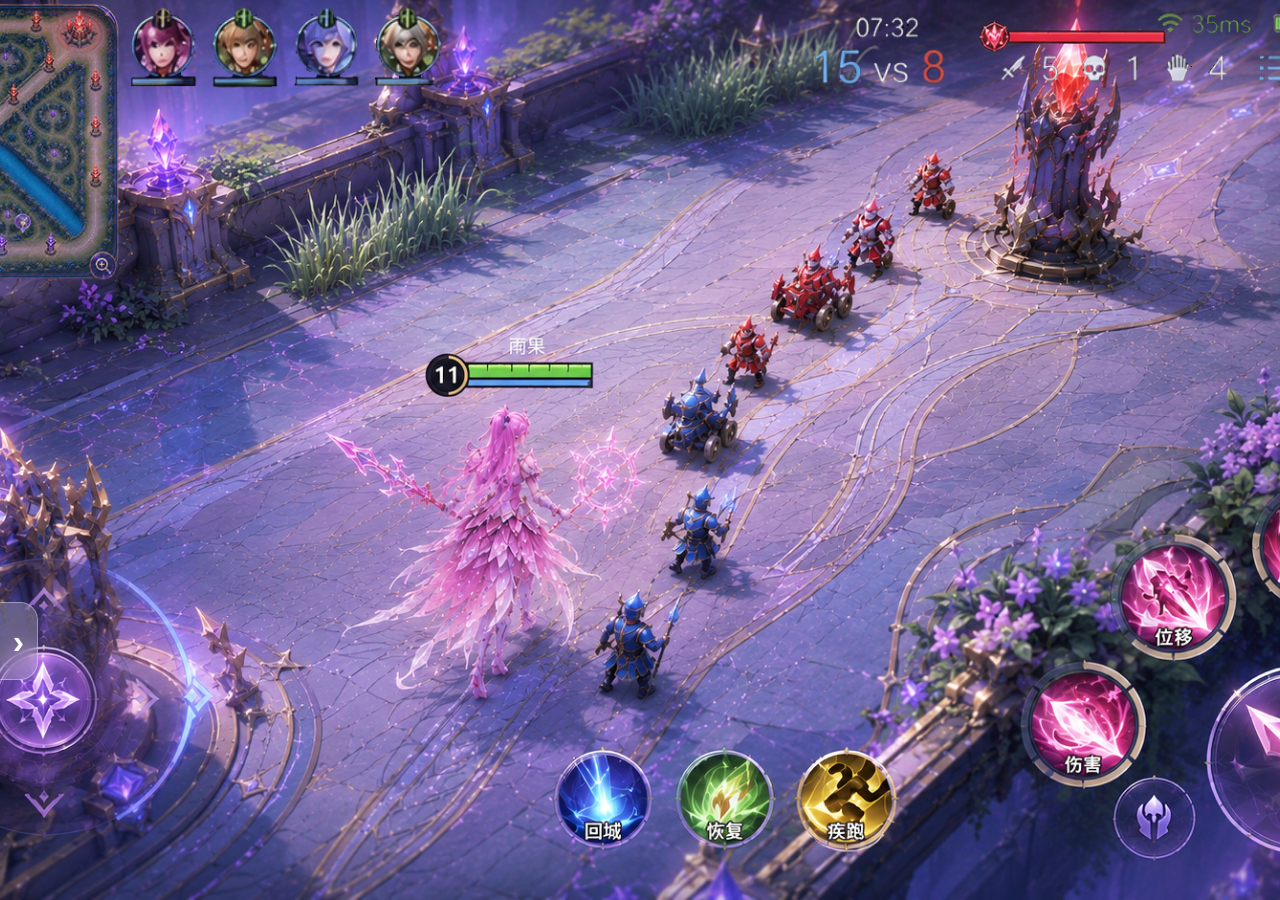
==== battle.html @ ba1e03a6 "Implement chat toggle and close functionality Added event listeners for chat toggle and close functi" ====
<!DOCTYPE html>
<html lang="zh-CN">
<head>
  <meta charset="UTF-8" />
  <meta name="viewport" content="width=device-width, initial-scale=1.0" />
  <title>对局阶段 · AI语音社交助手</title>
  <link rel="stylesheet" href="style.css" />

  <style>
    .battle-screen {
      position: relative;
      width: 100vw;
      height: 100vh;
      background-image: url("./images/对局背景.png");
      background-size: cover;
      background-position: center;
      background-repeat: no-repeat;
      overflow: hidden;
    }

    .battle-screen .ai-button {
      right: 24px;
      top: 92px;
      left: auto;
      bottom: auto;
      width: 90px;
      height: 90px;
    }

    .battle-screen .ai-button img {
      width: 88px;
      height: 88px;
    }

    .battle-screen .ai-wave {
      width: 82px;
      height: 82px;
    }

    .team-chat {
  position: absolute;
  left: 24px;
  bottom: 34px;
  width: 420px;
  padding: 16px;
  border-radius: 22px;

  background: rgba(255,255,255,0.16);
  border: 1px solid rgba(255,255,255,0.28);
  backdrop-filter: blur(12px);

  color: #fff;
  text-shadow: 0 1px 5px rgba(0,0,0,0.35);
  z-index: 20;

  transform: translateX(-470px);
  transition: transform 0.35s ease;
}

.team-chat.show {
  transform: translateX(0);
}

.chat-toggle {
  position: absolute;
  left: 0;
  bottom: 220px;

  width: 38px;
  height: 78px;

  border: 1px solid rgba(255,255,255,0.35);
  border-left: none;
  border-radius: 0 18px 18px 0;

  background: rgba(255,255,255,0.22);
  backdrop-filter: blur(12px);

  color: white;
  font-size: 34px;
  font-weight: bold;

  cursor: pointer;
  z-index: 25;
}

.team-chat-title {
  display: flex;
  justify-content: space-between;
  align-items: center;

  font-size: 16px;
  font-weight: 800;
  margin-bottom: 10px;
}

.chat-close {
  border: none;
  background: transparent;
  color: white;
  font-size: 28px;
  cursor: pointer;
}

.chat-line {
  margin: 8px 0;
  font-size: 15px;
}
    .ai-input-box {
      margin-top: 12px;
      padding: 12px;
      border-radius: 16px;
      background: rgba(255,255,255,0.18);
      border: 1px solid rgba(255,255,255,0.22);
    }

    .ai-input-title {
      margin: 0 0 8px;
      font-size: 14px;
      font-weight: 700;
      opacity: 0.95;
    }

    .voice-options {
      display: flex;
      gap: 8px;
      flex-wrap: wrap;
      margin-bottom: 10px;
    }

    .battle-voice-btn {
      padding: 8px 10px;
      border-radius: 12px;
      border: 1px solid rgba(255,255,255,0.35);
      background: rgba(255,255,255,0.18);
      color: white;
      cursor: pointer;
      font-size: 13px;
      backdrop-filter: blur(8px);
    }

    .generated-message {
      display: none;
      margin-top: 10px;
      padding: 12px;
      border-radius: 14px;
      background: rgba(255,255,255,0.22);
      border: 1px solid rgba(255,255,255,0.28);
      line-height: 1.45;
      font-size: 14px;
    }

    .generated-message.show {
      display: block;
    }

    .send-btn {
      display: none;
      margin-top: 10px;
      width: 100%;
      padding: 10px;
      border: none;
      border-radius: 14px;
      background: linear-gradient(
        135deg,
        rgba(255,220,240,0.48),
        rgba(210,220,255,0.35)
      );
      color: #fff;
      font-weight: 800;
      cursor: pointer;
      border: 1px solid rgba(255,255,255,0.4);
    }

    .send-btn.show {
      display: block;
    }

    .toast {
      color: #fff;
    }
  </style>
</head>

<body>
  <main class="battle-screen">

    <button class="chat-toggle" id="chatToggle">›</button>

<section class="team-chat" id="teamChat">
  <div class="team-chat-title">
    队伍频道
    <button class="chat-close" id="chatClose">‹</button>
  </div>

  <p class="chat-line">雨果：中路压力有点大。</p>
  <p class="chat-line">夏日畅想家：我马上来支援。</p>
  <p class="chat-line" id="sentMessage">AI优化后的消息将在这里显示。</p>

  <div class="ai-input-box">
    <p class="ai-input-title">对 AI 小助手说：</p>

    <div class="voice-options">
      <button class="battle-voice-btn" data-action="soften">🎙 你别送了</button>
      <button class="battle-voice-btn" data-action="tactic">🎙 中路来一下</button>
      <button class="battle-voice-btn" data-action="thanks">🎙 刚刚多亏你</button>
    </div>

    <div class="generated-message" id="generatedMessage"></div>
    <button class="send-btn" id="sendBtn">确认发送</button>
  </div>
</section>

    <div class="toast hidden" id="toast">已发送</div>
  </main>

  <script>
    const generatedMessage = document.getElementById("generatedMessage");
    const sendBtn = document.getElementById("sendBtn");
    const sentMessage = document.getElementById("sentMessage");
    const toast = document.getElementById("toast");
    const teamChat = document.getElementById("teamChat");
const chatToggle = document.getElementById("chatToggle");
const chatClose = document.getElementById("chatClose");
const openAI = document.getElementById("openAI");
    chatToggle.addEventListener("click", () => {
  teamChat.classList.add("show");
});

chatClose.addEventListener("click", () => {
  teamChat.classList.remove("show");
});

openAI.addEventListener("click", () => {
  teamChat.classList.add("show");
});

    let finalText = "";

    document.querySelectorAll(".battle-voice-btn").forEach((btn) => {
      btn.addEventListener("click", () => {
        const action = btn.dataset.action;

        if (action === "soften") {
          finalText = "这波我们先稳一下，我来支援你。";
          generatedMessage.innerHTML = `
            <b>AI优化：</b>“${finalText}”<br>
            <span>已降低冲突语气，保留战术提醒。</span>
          `;
        }

        if (action === "tactic") {
          finalText = "敌方中路压线过深，建议集合中路打一波。";
          generatedMessage.innerHTML = `
            <b>AI优化：</b>“${finalText}”<br>
            <span>已将模糊语音转为结构化战术信息。</span>
          `;
        }

        if (action === "thanks") {
          finalText = "刚刚那波支援太关键了，多亏你救场！";
          generatedMessage.innerHTML = `
            <b>AI优化：</b>“${finalText}”<br>
            <span>已增强感谢语气，提升正向互动。</span>
          `;
        }

        generatedMessage.classList.add("show");
        sendBtn.classList.add("show");
      });
    });

    sendBtn.addEventListener("click", () => {
      sentMessage.textContent = "雨果：" + finalText;

      toast.textContent = "💬 已发送到队伍频道";
      toast.classList.remove("hidden");
      toast.style.animation = "none";

      setTimeout(() => {
        toast.style.animation = "pop 1.2s ease forwards";
      }, 20);

      setTimeout(() => {
        toast.classList.add("hidden");
      }, 1200);
    });
  </script>
</body>
</html>
---- style.css ----
* {
  box-sizing: border-box;
}

body {
  margin: 0;
 font-family:
"Hiragino Sans GB",
"Heiti SC",
"Microsoft YaHei",
sans-serif;
  width: 100vw;
  height: 100vh;
  overflow: hidden;
  background: #000;
}

.page {
  width: 100vw;
  height: 100vh;
}

.game-screen {
  position: relative;
  width: 100vw;
  height: 100vh;

  background-image: url("./images/lobby.jpg");
  background-size: cover;
  background-position: center;
  background-repeat: no-repeat;

  overflow: hidden;
}
/* AI按钮 */

.ai-button {
  position: absolute;

  left: 36px;
  bottom: 28px;

  width: 72px;
height: 72px;

  border: none;
  background: transparent;

  cursor: pointer;

  display: flex;
  justify-content: center;
  align-items: center;

  z-index: 20;
}

.ai-button img {
  width: 200px;
height: 200px;

  object-fit: contain;

  position: relative;
  z-index: 2;

  animation: aiFloat 2s ease-in-out infinite;
}

.ai-wave {
  position: absolute;

  width: 150px;
height: 150px;

  border-radius: 50%;

  border: 2px solid rgba(170, 190, 255, 0.8);

  animation: wavePulse 2s infinite;
}

@keyframes wavePulse {
  0% {
    transform: scale(1);
    opacity: 0.9;
  }

  70% {
    transform: scale(1.55);
    opacity: 0;
  }

  100% {
    opacity: 0;
  }
}

@keyframes aiFloat {
  0%, 100% {
    transform: scale(1);
  }

  50% {
    transform: scale(1.08);
  }
}

/* AI面板 */

.ai-panel {
  position: absolute;

  top: 24px;
  right: 32px;
  width: 320px;
  padding: 14px;

  border-radius: 24px;

  background: rgba(255,255,255,0.16);

  backdrop-filter: blur(18px);

  border: 1px solid rgba(255,255,255,0.25);

  box-shadow:
  0 8px 24px rgba(180,160,255,0.12);

  color: #2f2f38;

  transform: translateX(420px);

  transition: 0.35s ease;

  z-index: 30;
}
.ai-panel.show {
  transform: translateX(0);
}

.panel-header {
  display: flex;
  justify-content: space-between;
  align-items: center;
}

.panel-header h2 {
  margin: 0;
  font-size: 18px;
}
#closeAI {
  border: none;
  background: none;
  color: white;
  font-size: 28px;
  cursor: pointer;
}

.scene-card,
.ai-card,
.success-card {
  margin-top: 10px;
  padding: 12px;
  border-radius: 16px;
  background: rgba(255,255,255,0.22);
  border: 1px solid rgba(255,255,255,0.2);
  font-size: 13px;
  line-height: 1.35;
}
.label {
  margin: 0 0 8px;

  color: #6d6688;

  font-weight: bold;
}

.voice-btn,
.confirm-btn {
  margin-top: 8px;
  padding: 9px;
  font-size: 14px;
}

.voice-btn {
  background:
  linear-gradient(
    135deg,
    rgba(255,255,255,0.32),
    rgba(255,255,255,0.18)
  );

  border: 1px solid rgba(255,255,255,0.35);

  color: #3f3f4f;

  backdrop-filter: blur(10px);
}

.confirm-btn {
  background:
  linear-gradient(
    135deg,
    rgba(255,220,240,0.42),
    rgba(255,245,220,0.26)
  );

  border: 1px solid rgba(255,255,255,0.4);

  color: #4a4152;
}

.success-card {
  background: rgba(80, 220, 160, 0.2);

  border: 1px solid rgba(120, 255, 200, 0.55);

  line-height: 1.6;
}

.hidden {
  display: none;
}

/* Toast */

.toast {
  position: absolute;

  left: 50%;
  top: 45%;

  transform: translate(-50%, -50%);

  padding: 18px 34px;

  border-radius: 22px;

  background: rgba(255,255,255,0.22);

  backdrop-filter: blur(18px);

  border: 1px solid rgba(255,255,255,0.35);

  color: #3d3550;

  font-size: 24px;
  font-weight: bold;

  box-shadow:
  0 8px 28px rgba(180,160,255,0.12);

  z-index: 50;

  animation: pop 1.2s ease forwards;
}

@keyframes pop {
  0% {
    transform: translate(-50%, -50%) scale(0.8);
    opacity: 0;
  }

  20% {
    transform: translate(-50%, -50%) scale(1.08);
    opacity: 1;
  }

  80% {
    opacity: 1;
  }

  100% {
    transform: translate(-50%, -50%) scale(1);
    opacity: 0;
  }
}
.namecard {
  margin-top: 12px;

  width: 100%;

  overflow: hidden;

  border-radius: 18px;

  border: 1px solid rgba(255,255,255,0.22);

  box-shadow:
  0 0 18px rgba(180,160,255,0.12);
}

.namecard img {
  width: 100%;

  height: auto;

  display: block;

  border-radius: 14px;
}
.listen-card {
  margin-top: 12px;
  padding: 14px;
  border-radius: 18px;
  background: rgba(255,255,255,0.18);
  border: 1px solid rgba(255,255,255,0.24);
}

.listen-card .label {
  color: #ffffff;
  font-size: 15px;
  font-weight: 700;
  text-shadow: 0 1px 4px rgba(0,0,0,0.25);
}

.voice-text {
  margin: 8px 0 0;
  font-size: 18px;
  font-weight: 700;
  color: #ffffff;
  text-shadow: 0 1px 5px rgba(0,0,0,0.35);
}

.recommend-intro {
  margin: 12px 0 8px;
  font-size: 15px;
  font-weight: 700;
  color: #ffffff;
  text-shadow: 0 1px 5px rgba(0,0,0,0.35);
}

.namecard {
  width: 100%;
  margin-top: 8px;
  border-radius: 16px;
  overflow: hidden;
  border: 1px solid rgba(255,255,255,0.28);
  box-shadow: 0 0 16px rgba(180,160,255,0.16);
}

.namecard img {
  width: 100%;
  height: auto;
  display: block;
}

.hint {
  margin: 12px 0 8px;
  font-size: 15px;
  font-weight: 700;
  color: #ffffff;
  text-shadow: 0 1px 5px rgba(0,0,0,0.35);
}

.voice-group {
  display: grid;
  grid-template-columns: 1fr 1fr;
  gap: 10px;
}

.voice-group .voice-btn {
  margin-top: 0;
  padding: 10px;
  font-size: 14px;
}
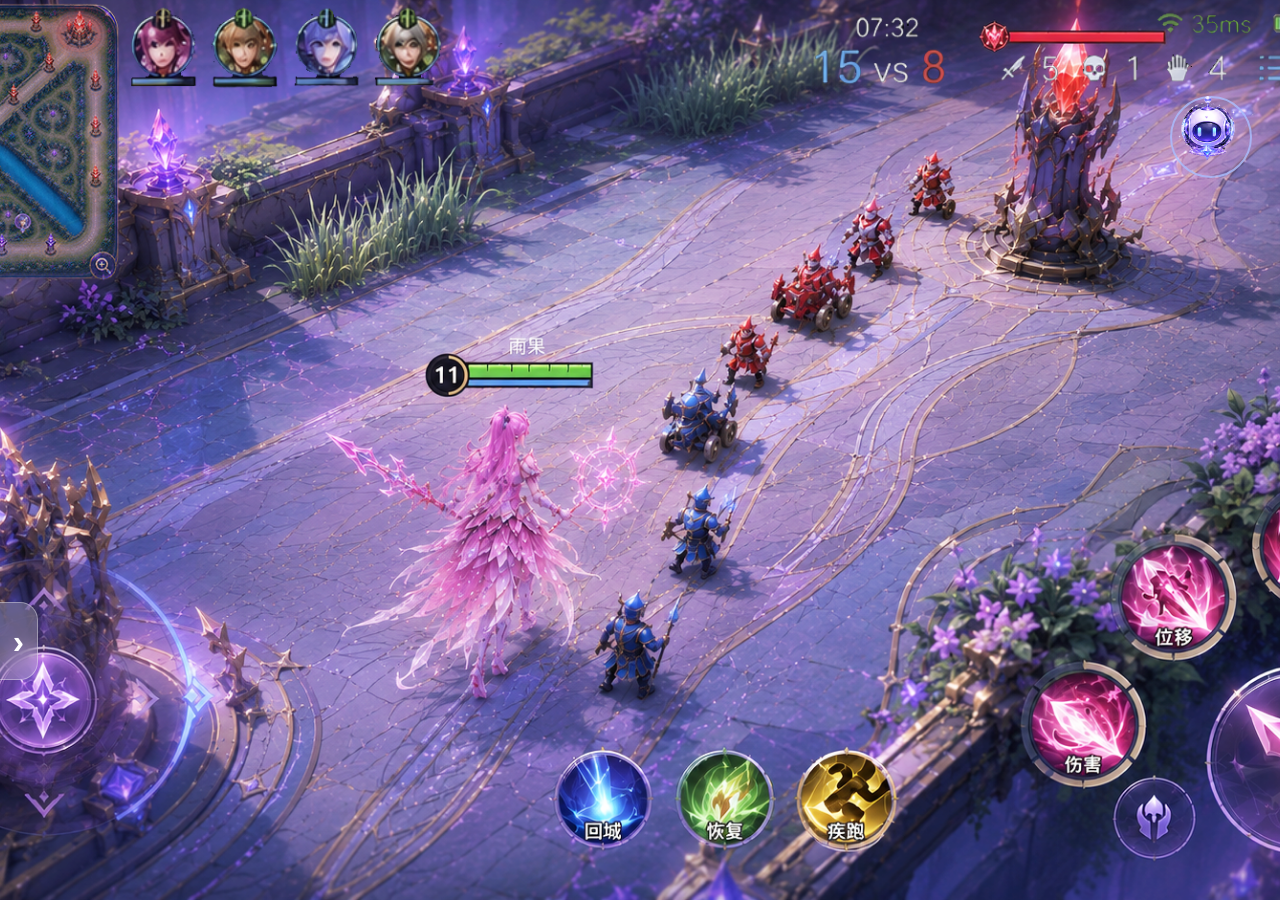
==== commit a817072e: "Update battle.html" ====
--- a/battle.html
+++ b/battle.html
@@ -18,13 +18,17 @@
       overflow: hidden;
     }
 
+    /* AI助手：一直浮在右上角 */
     .battle-screen .ai-button {
+      position: absolute;
       right: 24px;
       top: 92px;
       left: auto;
       bottom: auto;
+
       width: 90px;
       height: 90px;
+      z-index: 80;
     }
 
     .battle-screen .ai-button img {
@@ -37,98 +41,105 @@
       height: 82px;
     }
 
-    .team-chat {
-  position: absolute;
-  left: 24px;
-  bottom: 34px;
-  width: 420px;
-  padding: 16px;
-  border-radius: 22px;
-
-  background: rgba(255,255,255,0.16);
-  border: 1px solid rgba(255,255,255,0.28);
-  backdrop-filter: blur(12px);
-
-  color: #fff;
-  text-shadow: 0 1px 5px rgba(0,0,0,0.35);
-  z-index: 20;
-
-  transform: translateX(-470px);
-  transition: transform 0.35s ease;
-}
-
-.team-chat.show {
-  transform: translateX(0);
-}
-
-.chat-toggle {
-  position: absolute;
-  left: 0;
-  bottom: 220px;
-
-  width: 38px;
-  height: 78px;
-
-  border: 1px solid rgba(255,255,255,0.35);
-  border-left: none;
-  border-radius: 0 18px 18px 0;
-
-  background: rgba(255,255,255,0.22);
-  backdrop-filter: blur(12px);
-
-  color: white;
-  font-size: 34px;
-  font-weight: bold;
-
-  cursor: pointer;
-  z-index: 25;
-}
-
-.team-chat-title {
-  display: flex;
-  justify-content: space-between;
-  align-items: center;
-
-  font-size: 16px;
-  font-weight: 800;
-  margin-bottom: 10px;
-}
-
-.chat-close {
-  border: none;
-  background: transparent;
-  color: white;
-  font-size: 28px;
-  cursor: pointer;
-}
-
-.chat-line {
-  margin: 8px 0;
-  font-size: 15px;
-}
-    .ai-input-box {
+    /* 左侧小箭头 */
+    .battle-screen .chat-toggle {
+      position: absolute;
+      left: 0;
+      bottom: 220px;
+
+      width: 38px;
+      height: 78px;
+
+      border: 1px solid rgba(255,255,255,0.35);
+      border-left: none;
+      border-radius: 0 18px 18px 0;
+
+      background: rgba(255,255,255,0.22);
+      backdrop-filter: blur(12px);
+
+      color: white;
+      font-size: 34px;
+      font-weight: bold;
+
+      cursor: pointer;
+      z-index: 60;
+    }
+
+    /* 队伍频道：默认藏在左边 */
+    .battle-screen .team-chat {
+      position: absolute;
+      left: 24px;
+      bottom: 34px;
+
+      width: 420px;
+      padding: 16px;
+
+      border-radius: 22px;
+
+      background: rgba(255,255,255,0.16);
+      border: 1px solid rgba(255,255,255,0.28);
+      backdrop-filter: blur(12px);
+
+      color: #fff;
+      text-shadow: 0 1px 5px rgba(0,0,0,0.35);
+
+      z-index: 70;
+
+      transform: translateX(-470px);
+      transition: transform 0.35s ease;
+    }
+
+    /* 展开状态 */
+    .battle-screen .team-chat.show {
+      transform: translateX(0);
+    }
+
+    .battle-screen .team-chat-title {
+      display: flex;
+      justify-content: space-between;
+      align-items: center;
+
+      font-size: 16px;
+      font-weight: 800;
+      margin-bottom: 10px;
+    }
+
+    .battle-screen .chat-close {
+      border: none;
+      background: transparent;
+      color: white;
+      font-size: 28px;
+      cursor: pointer;
+    }
+
+    .battle-screen .chat-line {
+      margin: 8px 0;
+      font-size: 15px;
+    }
+
+    .battle-screen .ai-input-box {
       margin-top: 12px;
       padding: 12px;
+
       border-radius: 16px;
       background: rgba(255,255,255,0.18);
       border: 1px solid rgba(255,255,255,0.22);
     }
 
-    .ai-input-title {
+    .battle-screen .ai-input-title {
       margin: 0 0 8px;
       font-size: 14px;
       font-weight: 700;
-      opacity: 0.95;
-    }
-
-    .voice-options {
+    }
+
+    .battle-screen .voice-options {
       display: flex;
       gap: 8px;
       flex-wrap: wrap;
       margin-bottom: 10px;
     }
 
-    .battle-voice-btn {
+    .battle-screen .battle-voice-btn {
       padding: 8px 10px;
       border-radius: 12px;
       border: 1px solid rgba(255,255,255,0.35);
@@ -139,45 +150,47 @@
       backdrop-filter: blur(8px);
     }
 
-    .generated-message {
+    .battle-screen .generated-message {
       display: none;
       margin-top: 10px;
       padding: 12px;
+
       border-radius: 14px;
       background: rgba(255,255,255,0.22);
       border: 1px solid rgba(255,255,255,0.28);
+
       line-height: 1.45;
       font-size: 14px;
     }
 
-    .generated-message.show {
+    .battle-screen .generated-message.show {
       display: block;
     }
 
-    .send-btn {
+    .battle-screen .send-btn {
       display: none;
       margin-top: 10px;
+
       width: 100%;
       padding: 10px;
+
       border: none;
       border-radius: 14px;
+
       background: linear-gradient(
         135deg,
         rgba(255,220,240,0.48),
         rgba(210,220,255,0.35)
       );
+
       color: #fff;
       font-weight: 800;
       cursor: pointer;
       border: 1px solid rgba(255,255,255,0.4);
     }
 
-    .send-btn.show {
+    .battle-screen .send-btn.show {
       display: block;
-    }
-
-    .toast {
-      color: #fff;
     }
   </style>
 </head>
@@ -185,58 +198,72 @@
 <body>
   <main class="battle-screen">
 
+    <!-- 左侧小箭头：点击展开队伍频道 -->
     <button class="chat-toggle" id="chatToggle">›</button>
 
-<section class="team-chat" id="teamChat">
-  <div class="team-chat-title">
-    队伍频道
-    <button class="chat-close" id="chatClose">‹</button>
-  </div>
-
-  <p class="chat-line">雨果：中路压力有点大。</p>
-  <p class="chat-line">夏日畅想家：我马上来支援。</p>
-  <p class="chat-line" id="sentMessage">AI优化后的消息将在这里显示。</p>
-
-  <div class="ai-input-box">
-    <p class="ai-input-title">对 AI 小助手说：</p>
-
-    <div class="voice-options">
-      <button class="battle-voice-btn" data-action="soften">🎙 你别送了</button>
-      <button class="battle-voice-btn" data-action="tactic">🎙 中路来一下</button>
-      <button class="battle-voice-btn" data-action="thanks">🎙 刚刚多亏你</button>
-    </div>
-
-    <div class="generated-message" id="generatedMessage"></div>
-    <button class="send-btn" id="sendBtn">确认发送</button>
-  </div>
-</section>
+    <!-- AI小助手：一直浮在右上角 -->
+    <button class="ai-button" id="assistantBtn">
+      <span class="ai-wave"></span>
+      <img src="images/ai助手icon.png" alt="AI助手" />
+    </button>
+
+    <!-- 队伍频道：默认隐藏，点击AI助手或箭头后展开 -->
+    <section class="team-chat" id="teamChat">
+      <div class="team-chat-title">
+        队伍频道
+        <button class="chat-close" id="chatClose">‹</button>
+      </div>
+
+      <p class="chat-line">雨果：中路压力有点大。</p>
+      <p class="chat-line">夏日畅想家：我马上来支援。</p>
+      <p class="chat-line" id="sentMessage">AI优化后的消息将在这里显示。</p>
+
+      <div class="ai-input-box">
+        <p class="ai-input-title">对 AI 小助手说：</p>
+
+        <div class="voice-options">
+          <button class="battle-voice-btn" data-action="soften">🎙 你别送了</button>
+          <button class="battle-voice-btn" data-action="tactic">🎙 中路来一下</button>
+          <button class="battle-voice-btn" data-action="thanks">🎙 刚刚多亏你</button>
+        </div>
+
+        <div class="generated-message" id="generatedMessage"></div>
+        <button class="send-btn" id="sendBtn">确认发送</button>
+      </div>
+    </section>
 
     <div class="toast hidden" id="toast">已发送</div>
   </main>
 
   <script>
+    const teamChat = document.getElementById("teamChat");
+    const chatToggle = document.getElementById("chatToggle");
+    const chatClose = document.getElementById("chatClose");
+    const assistantBtn = document.getElementById("assistantBtn");
+
     const generatedMessage = document.getElementById("generatedMessage");
     const sendBtn = document.getElementById("sendBtn");
     const sentMessage = document.getElementById("sentMessage");
     const toast = document.getElementById("toast");
-    const teamChat = document.getElementById("teamChat");
-const chatToggle = document.getElementById("chatToggle");
-const chatClose = document.getElementById("chatClose");
-const openAI = document.getElementById("openAI");
+
+    let finalText = "";
+
+    // 点击左侧箭头，展开队伍频道
     chatToggle.addEventListener("click", () => {
-  teamChat.classList.add("show");
-});
-
-chatClose.addEventListener("click", () => {
-  teamChat.classList.remove("show");
-});
-
-openAI.addEventListener("click", () => {
-  teamChat.classList.add("show");
-});
-
-    let finalText = "";
-
+      teamChat.classList.add("show");
+    });
+
+    // 点击AI助手，展开队伍频道
+    assistantBtn.addEventListener("click", () => {
+      teamChat.classList.add("show");
+    });
+
+    // 点击关闭按钮，收起队伍频道
+    chatClose.addEventListener("click", () => {
+      teamChat.classList.remove("show");
+    });
+
+    // 三个模拟语音按钮
     document.querySelectorAll(".battle-voice-btn").forEach((btn) => {
       btn.addEventListener("click", () => {
         const action = btn.dataset.action;
@@ -270,6 +297,7 @@
       });
     });
 
+    // 确认发送
     sendBtn.addEventListener("click", () => {
       sentMessage.textContent = "雨果：" + finalText;
 
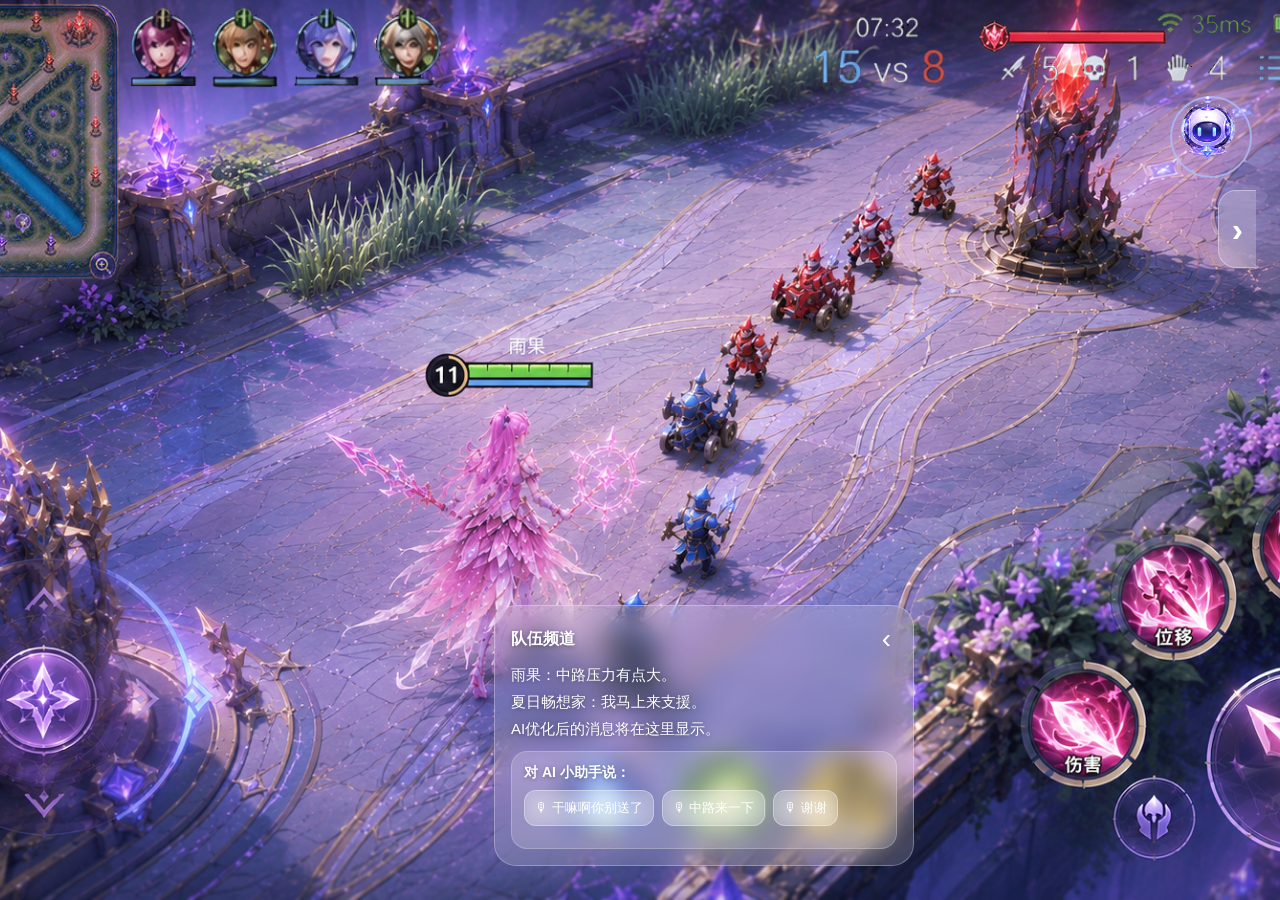
==== commit 2248b1d8: "Update battle.html" ====
--- a/battle.html
+++ b/battle.html
@@ -44,15 +44,18 @@
     /* 左侧小箭头 */
     .battle-screen .chat-toggle {
       position: absolute;
-      left: 0;
-      bottom: 220px;
+     right: 24px;
+top: 190px;
+
+left: auto;
+bottom: auto;
 
       width: 38px;
       height: 78px;
 
       border: 1px solid rgba(255,255,255,0.35);
-      border-left: none;
-      border-radius: 0 18px 18px 0;
+     border-right: none;
+border-radius: 18px 0 0 18px;
 
       background: rgba(255,255,255,0.22);
       backdrop-filter: blur(12px);
@@ -85,7 +88,7 @@
 
       z-index: 70;
 
-      transform: translateX(-470px);
+      transform: translateX(470px);
       transition: transform 0.35s ease;
     }
 
@@ -222,9 +225,9 @@
         <p class="ai-input-title">对 AI 小助手说：</p>
 
         <div class="voice-options">
-          <button class="battle-voice-btn" data-action="soften">🎙 你别送了</button>
+          <button class="battle-voice-btn" data-action="soften">🎙 干嘛啊你别送了</button>
           <button class="battle-voice-btn" data-action="tactic">🎙 中路来一下</button>
-          <button class="battle-voice-btn" data-action="thanks">🎙 刚刚多亏你</button>
+          <button class="battle-voice-btn" data-action="thanks">🎙 谢谢</button>
         </div>
 
         <div class="generated-message" id="generatedMessage"></div>
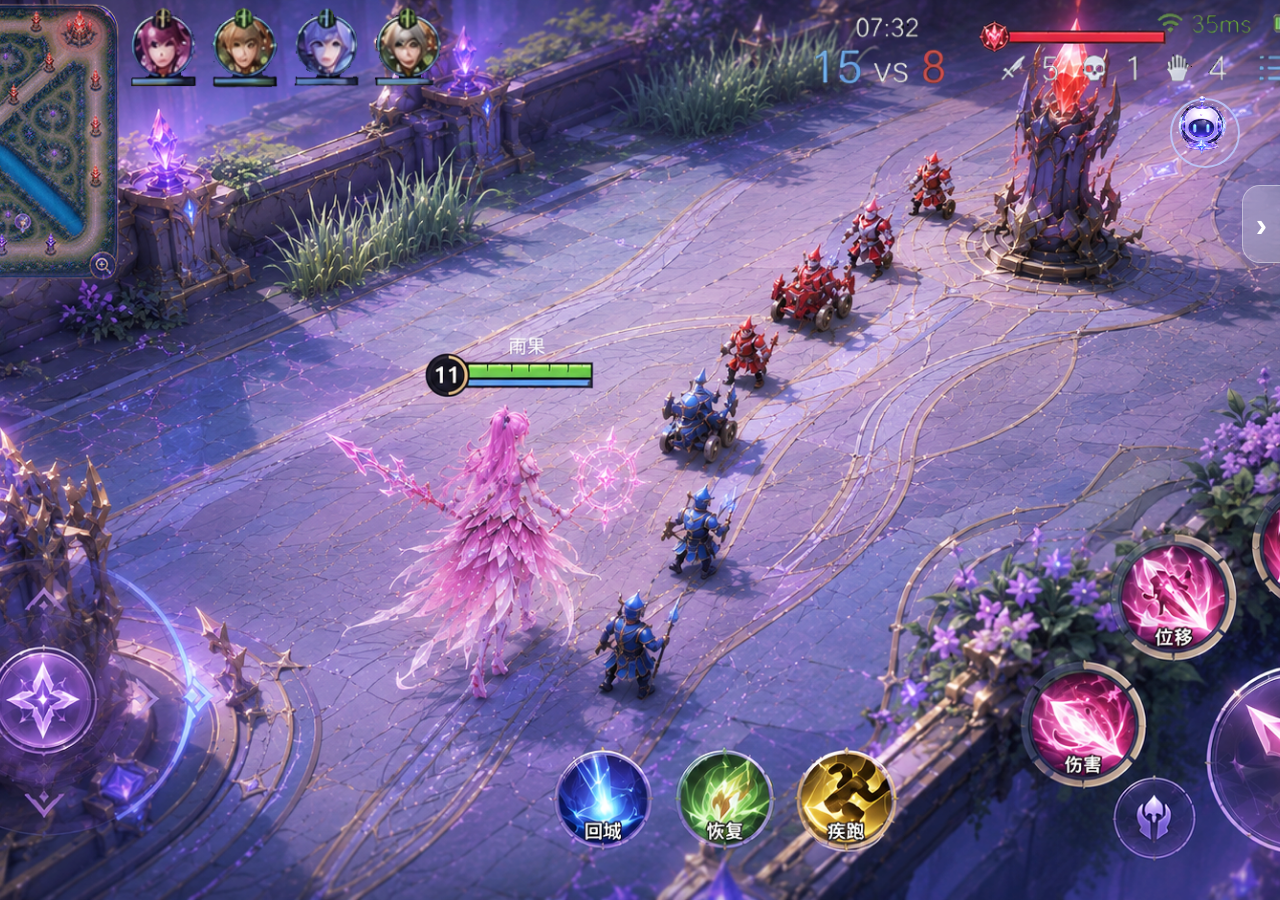
==== commit 5d42b668: "Update battle.html" ====
--- a/battle.html
+++ b/battle.html
@@ -7,6 +7,19 @@
   <link rel="stylesheet" href="style.css" />
 
   <style>
+    * {
+      box-sizing: border-box;
+    }
+
+    body {
+      margin: 0;
+      width: 100vw;
+      height: 100vh;
+      overflow: hidden;
+      font-family: "Hiragino Sans GB", "Heiti SC", "Microsoft YaHei", sans-serif;
+      background: #000;
+    }
+
     .battle-screen {
       position: relative;
       width: 100vw;
@@ -18,131 +31,139 @@
       overflow: hidden;
     }
 
-    /* AI助手：一直浮在右上角 */
+    /* AI助手：右上角固定 */
     .battle-screen .ai-button {
       position: absolute;
-      right: 24px;
+      right: 34px;
       top: 92px;
       left: auto;
       bottom: auto;
-
-      width: 90px;
-      height: 90px;
-      z-index: 80;
-    }
-
-    .battle-screen .ai-button img {
-      width: 88px;
-      height: 88px;
-    }
-
-    .battle-screen .ai-wave {
       width: 82px;
       height: 82px;
-    }
-
-    /* 左侧小箭头 */
-    .battle-screen .chat-toggle {
-      position: absolute;
-     right: 24px;
-top: 190px;
-
-left: auto;
-bottom: auto;
-
+      border: none;
+      background: transparent;
+      cursor: pointer;
+      z-index: 80;
+      display: flex;
+      justify-content: center;
+      align-items: center;
+    }
+
+    .battle-screen .ai-button img {
+      width: 78px;
+      height: 78px;
+      object-fit: contain;
+      position: relative;
+      z-index: 2;
+      animation: aiFloat 2s ease-in-out infinite;
+    }
+
+    .battle-screen .ai-wave {
+      position: absolute;
+      width: 70px;
+      height: 70px;
+      border-radius: 50%;
+      border: 2px solid rgba(190, 205, 255, 0.85);
+      animation: wavePulse 2s infinite;
+    }
+
+    @keyframes wavePulse {
+      0% { transform: scale(1); opacity: 0.9; }
+      70% { transform: scale(1.55); opacity: 0; }
+      100% { opacity: 0; }
+    }
+
+    @keyframes aiFloat {
+      0%, 100% { transform: scale(1); }
+      50% { transform: scale(1.08); }
+    }
+
+    /* 右侧展开箭头 */
+    .chat-toggle {
+      position: absolute;
+      right: 0;
+      top: 185px;
       width: 38px;
       height: 78px;
-
-      border: 1px solid rgba(255,255,255,0.35);
-     border-right: none;
-border-radius: 18px 0 0 18px;
-
+      border: 1px solid rgba(255,255,255,0.4);
+      border-right: none;
+      border-radius: 18px 0 0 18px;
       background: rgba(255,255,255,0.22);
       backdrop-filter: blur(12px);
-
       color: white;
       font-size: 34px;
       font-weight: bold;
-
-      cursor: pointer;
-      z-index: 60;
-    }
-
-    /* 队伍频道：默认藏在左边 */
-    .battle-screen .team-chat {
-      position: absolute;
-      left: 24px;
-      bottom: 34px;
-
-      width: 420px;
+      cursor: pointer;
+      z-index: 75;
+    }
+
+    /* 队伍频道：默认藏在右侧 */
+    .team-chat {
+      position: absolute;
+      right: 24px;
+      top: 210px;
+      width: 390px;
       padding: 16px;
-
       border-radius: 22px;
-
       background: rgba(255,255,255,0.16);
-      border: 1px solid rgba(255,255,255,0.28);
-      backdrop-filter: blur(12px);
-
+      border: 1px solid rgba(255,255,255,0.32);
+      backdrop-filter: blur(14px);
       color: #fff;
       text-shadow: 0 1px 5px rgba(0,0,0,0.35);
-
       z-index: 70;
-
-      transform: translateX(470px);
+      transform: translateX(440px);
       transition: transform 0.35s ease;
     }
 
-    /* 展开状态 */
-    .battle-screen .team-chat.show {
+    .team-chat.show {
       transform: translateX(0);
     }
 
-    .battle-screen .team-chat-title {
+    .team-chat-title {
       display: flex;
       justify-content: space-between;
       align-items: center;
-
       font-size: 16px;
       font-weight: 800;
       margin-bottom: 10px;
     }
 
-    .battle-screen .chat-close {
+    .chat-close {
       border: none;
       background: transparent;
       color: white;
-      font-size: 28px;
-      cursor: pointer;
-    }
-
-    .battle-screen .chat-line {
+      font-size: 26px;
+      cursor: pointer;
+    }
+
+    .chat-line {
       margin: 8px 0;
-      font-size: 15px;
-    }
-
-    .battle-screen .ai-input-box {
+      font-size: 14px;
+      line-height: 1.45;
+    }
+
+    .ai-input-box {
       margin-top: 12px;
       padding: 12px;
-
       border-radius: 16px;
-      background: rgba(255,255,255,0.18);
-      border: 1px solid rgba(255,255,255,0.22);
-    }
-
-    .battle-screen .ai-input-title {
+      background: rgba(255,255,255,0.16);
+      border: 1px solid rgba(255,255,255,0.24);
+    }
+
+    .ai-input-title {
       margin: 0 0 8px;
       font-size: 14px;
       font-weight: 700;
     }
 
-    .battle-screen .voice-options {
+    .voice-options {
       display: flex;
       gap: 8px;
       flex-wrap: wrap;
       margin-bottom: 10px;
     }
 
-    .battle-screen .battle-voice-btn {
+    .battle-voice-btn {
       padding: 8px 10px;
       border-radius: 12px;
       border: 1px solid rgba(255,255,255,0.35);
@@ -153,47 +174,70 @@
       backdrop-filter: blur(8px);
     }
 
-    .battle-screen .generated-message {
+    .generated-message {
       display: none;
       margin-top: 10px;
       padding: 12px;
-
       border-radius: 14px;
       background: rgba(255,255,255,0.22);
       border: 1px solid rgba(255,255,255,0.28);
-
       line-height: 1.45;
       font-size: 14px;
     }
 
-    .battle-screen .generated-message.show {
+    .generated-message.show {
       display: block;
     }
 
-    .battle-screen .send-btn {
+    .send-btn {
       display: none;
       margin-top: 10px;
-
       width: 100%;
       padding: 10px;
-
       border: none;
       border-radius: 14px;
-
       background: linear-gradient(
         135deg,
         rgba(255,220,240,0.48),
         rgba(210,220,255,0.35)
       );
-
       color: #fff;
       font-weight: 800;
       cursor: pointer;
       border: 1px solid rgba(255,255,255,0.4);
     }
 
-    .battle-screen .send-btn.show {
+    .send-btn.show {
       display: block;
+    }
+
+    .toast {
+      position: absolute;
+      left: 50%;
+      top: 45%;
+      transform: translate(-50%, -50%);
+      padding: 16px 30px;
+      border-radius: 20px;
+      background: rgba(255,255,255,0.22);
+      backdrop-filter: blur(18px);
+      border: 1px solid rgba(255,255,255,0.35);
+      color: white;
+      font-size: 22px;
+      font-weight: bold;
+      text-shadow: 0 1px 5px rgba(0,0,0,0.35);
+      z-index: 100;
+      animation: pop 1.2s ease forwards;
+    }
+
+    .hidden {
+      display: none;
+    }
+
+    @keyframes pop {
+      0% { transform: translate(-50%, -50%) scale(0.8); opacity: 0; }
+      20% { transform: translate(-50%, -50%) scale(1.08); opacity: 1; }
+      80% { opacity: 1; }
+      100% { transform: translate(-50%, -50%) scale(1); opacity: 0; }
     }
   </style>
 </head>
@@ -201,20 +245,20 @@
 <body>
   <main class="battle-screen">
 
-    <!-- 左侧小箭头：点击展开队伍频道 -->
-    <button class="chat-toggle" id="chatToggle">›</button>
-
-    <!-- AI小助手：一直浮在右上角 -->
+    <!-- AI小助手：一直显示 -->
     <button class="ai-button" id="assistantBtn">
       <span class="ai-wave"></span>
       <img src="images/ai助手icon.png" alt="AI助手" />
     </button>
 
-    <!-- 队伍频道：默认隐藏，点击AI助手或箭头后展开 -->
+    <!-- 右侧箭头 -->
+    <button class="chat-toggle" id="chatToggle">›</button>
+
+    <!-- 队伍频道 -->
     <section class="team-chat" id="teamChat">
       <div class="team-chat-title">
         队伍频道
-        <button class="chat-close" id="chatClose">‹</button>
+        <button class="chat-close" id="chatClose">×</button>
       </div>
 
       <p class="chat-line">雨果：中路压力有点大。</p>
@@ -225,9 +269,9 @@
         <p class="ai-input-title">对 AI 小助手说：</p>
 
         <div class="voice-options">
-          <button class="battle-voice-btn" data-action="soften">🎙 干嘛啊你别送了</button>
+          <button class="battle-voice-btn" data-action="soften">🎙 你别送了</button>
           <button class="battle-voice-btn" data-action="tactic">🎙 中路来一下</button>
-          <button class="battle-voice-btn" data-action="thanks">🎙 谢谢</button>
+          <button class="battle-voice-btn" data-action="thanks">🎙 刚刚多亏你</button>
         </div>
 
         <div class="generated-message" id="generatedMessage"></div>
@@ -251,22 +295,18 @@
 
     let finalText = "";
 
-    // 点击左侧箭头，展开队伍频道
-    chatToggle.addEventListener("click", () => {
+    function openChat() {
       teamChat.classList.add("show");
-    });
-
-    // 点击AI助手，展开队伍频道
-    assistantBtn.addEventListener("click", () => {
-      teamChat.classList.add("show");
-    });
-
-    // 点击关闭按钮，收起队伍频道
-    chatClose.addEventListener("click", () => {
+    }
+
+    function closeChat() {
       teamChat.classList.remove("show");
-    });
-
-    // 三个模拟语音按钮
+    }
+
+    assistantBtn.addEventListener("click", openChat);
+    chatToggle.addEventListener("click", openChat);
+    chatClose.addEventListener("click", closeChat);
+
     document.querySelectorAll(".battle-voice-btn").forEach((btn) => {
       btn.addEventListener("click", () => {
         const action = btn.dataset.action;
@@ -300,7 +340,6 @@
       });
     });
 
-    // 确认发送
     sendBtn.addEventListener("click", () => {
       sentMessage.textContent = "雨果：" + finalText;
 
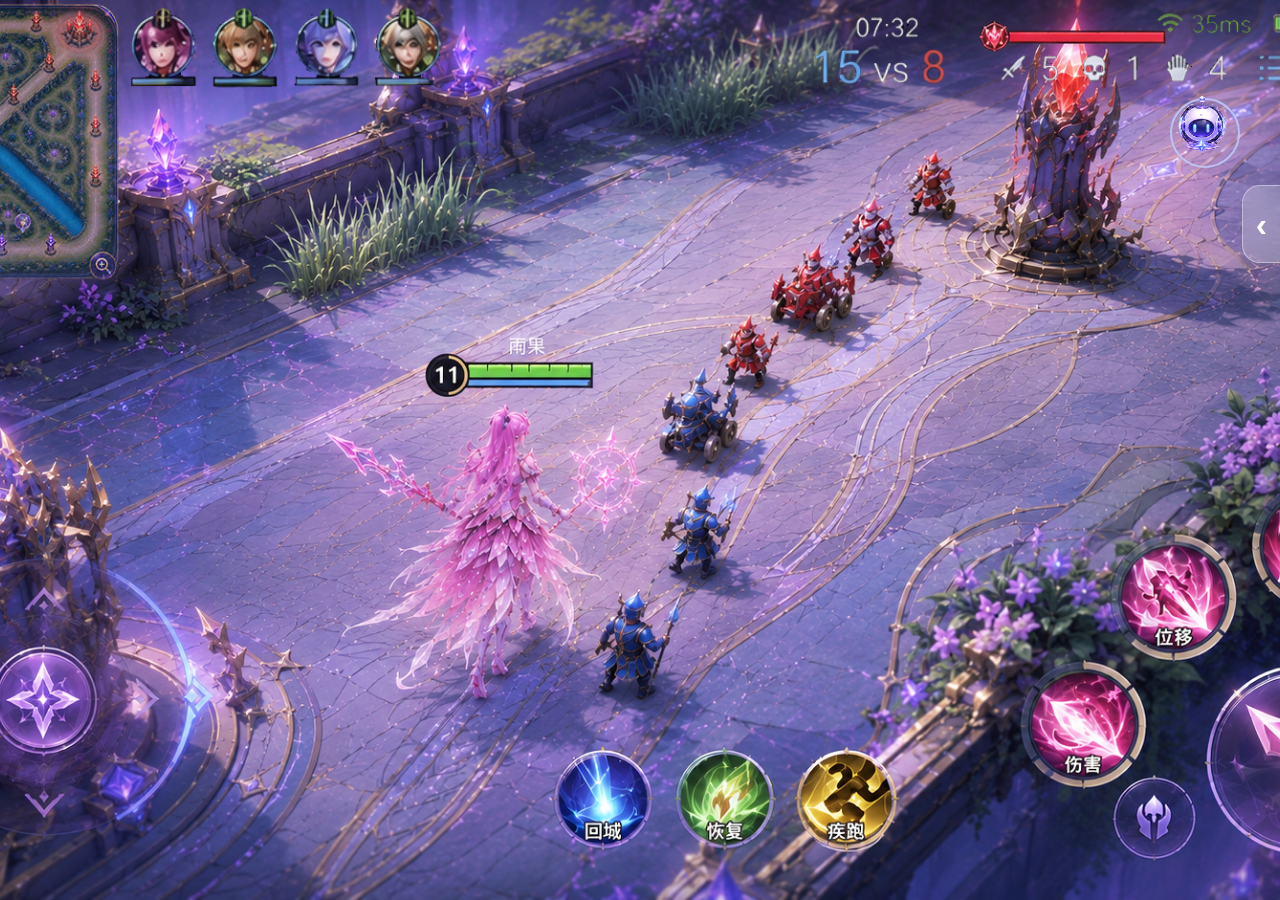
==== commit f4f8afef: "Change chat toggle button direction" ====
--- a/battle.html
+++ b/battle.html
@@ -252,7 +252,7 @@
     </button>
 
     <!-- 右侧箭头 -->
-    <button class="chat-toggle" id="chatToggle">›</button>
+    <button class="chat-toggle" id="chatToggle">‹</button>
 
     <!-- 队伍频道 -->
     <section class="team-chat" id="teamChat">
@@ -269,9 +269,9 @@
         <p class="ai-input-title">对 AI 小助手说：</p>
 
         <div class="voice-options">
-          <button class="battle-voice-btn" data-action="soften">🎙 你别送了</button>
-          <button class="battle-voice-btn" data-action="tactic">🎙 中路来一下</button>
-          <button class="battle-voice-btn" data-action="thanks">🎙 刚刚多亏你</button>
+          <button class="battle-voice-btn" data-action="soften">🎙 干嘛啊你别送了！</button>
+          <button class="battle-voice-btn" data-action="tactic">🎙 凭什么不来中路？</button>
+          <button class="battle-voice-btn" data-action="thanks">🎙 谢谢</button>
         </div>
 
         <div class="generated-message" id="generatedMessage"></div>
